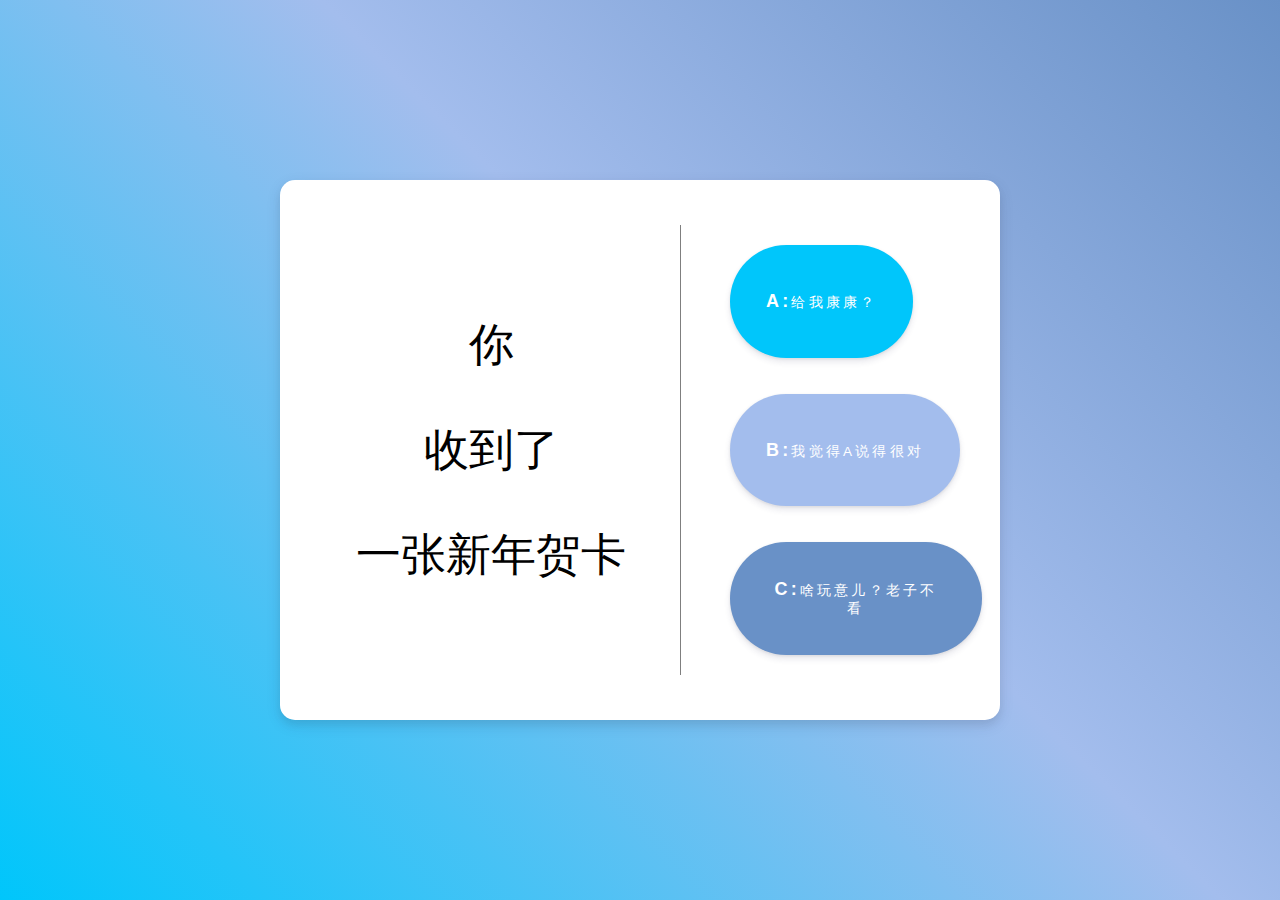
==== 2022/index.html @ 84a31e90 "updated struct" ====
<html>
    <head>
        <title>一份新年贺卡</title>
        <link rel="stylesheet" href="/2022/theme.css">
        <link rel="stylesheet" href="/2022/style.css">
        <script src="/2022/script.js"></script>
    </head>
    <body id="bdy">
        <div id="start" class="card">
            <div class="left"><p>你</p><p>收到了</p><p>一张新年贺卡</p></div>
            <div class="right">
                <button class="btn" onclick="End()"><b>A:</b>给我康康？</button>
                <button class="btn" onclick="End()"><b>B:</b>我觉得A说得很对</button>
                <button class="btn"><b>C:</b>啥玩意儿？老子不看</button>
               </div>
        </div>
        <button class="btn" onclick="Add()" id="nxt-page">下一页</button>
    </body>
</html>
---- 2022/theme.css ----
/*全局*/
html{
    background-repeat: no-repeat;
    position: relative;
    height: 100%;
    margin: 0;
    padding: 0;
}
/*卡片*/
.card{
    background-color: white;
    box-shadow: 0 5px 15px rgba(50,50,93,.1),0 5px 8px rgba(0,0,0,.07) !important;
    border-radius: 15px;
    position: absolute;
    top: 50%;
    left: 50%;
    transform: translate(-50%, -50%);
    transition: box-shadow .15s ease;
    transition: opacity 1s ease;
}
.card:hover{
    box-shadow: 0 10px 30px rgba(50,50,93,.1),0 5px 15px rgba(0,0,0,.07)!important;
}
/*按钮*/
.btn{
    outline: none;
    border: none;
    transition: all .15s ease;
    letter-spacing: .2rem;
    height: 12.5vmin;
    padding: 4vmin;
    margin: 2vmin;
    font-size: 1.5vmin;
    border-radius: 6.25vmin;
    color: #fff;
    box-shadow: 0 4px 6px rgba(50,50,93,.11), 0 1px 3px rgba(0,0,0,.08);
}
.btn:hover{
    transform: translateY(-5%);
    box-shadow: 0 7px 14px rgba(50, 50, 93, .1), 0, 3px, 6px, rgba(0, 0, 0, .08);
}
/*动画*/
.fde-in
{
    animation: fade-in 2s ease;
}
.fde{
    opacity: 0;
}
@keyframes fade-in
{
    0%{
        opacity: 0;
        transform: translate3d(-100%, 0, -100%);
    }
    100%{
        opacity: 100% !important;
    }
}
@keyframes change
{
    40%{
        opacity: 0;
        transform: translateX(200%);
    }
    60%{
        transform: translateX(-400%);
    }
    100%{
        opacity: 1;
    }
}
---- 2022/style.css ----
html{
    --topic_color_1: #00C6FB;
    --topic_color_2: #A3BDED;
    --topic_color_3: #6991C7;
    background-image: linear-gradient(45deg, var(--topic_color_1) 0%, var(--topic_color_2) 56%, var(--topic_color_3) 100%);
}
#main{
    background-image: url("/2022/img/1.png");
    background-size:100%;
    height: calc(6vmin * 9);
    width: calc(6vmin * 16);
    pointer-events: none;
}
#start{
    display: grid;
    grid-template-columns: 6fr 4fr;
    height: calc(20vmin * 3);
    width: calc(20vmin * 4);
    align-items: center;
    justify-items: center;
}
#nxt-page{
    position: absolute;
    visibility: hidden;
    z-index: 999;
    font-weight: bolder;
    top: 65%;
    left: 75%;
    background-color: white;
    color: black;
}
.left{
    text-align: center;
    font-size: 5vmin;
    padding: 5vmin;
    padding-right: 6vmin;
    border-right: .1vmin solid rgba(0,0,0,.5);
}
.btn:nth-child(1)
{
    background-color: var(--topic_color_1);
}
.btn:nth-child(2)
{
    background-color: var(--topic_color_2);
}
.btn:nth-child(3)
{
    background-color: var(--topic_color_3);
}
button b{
    font-size: 2vmin;
}
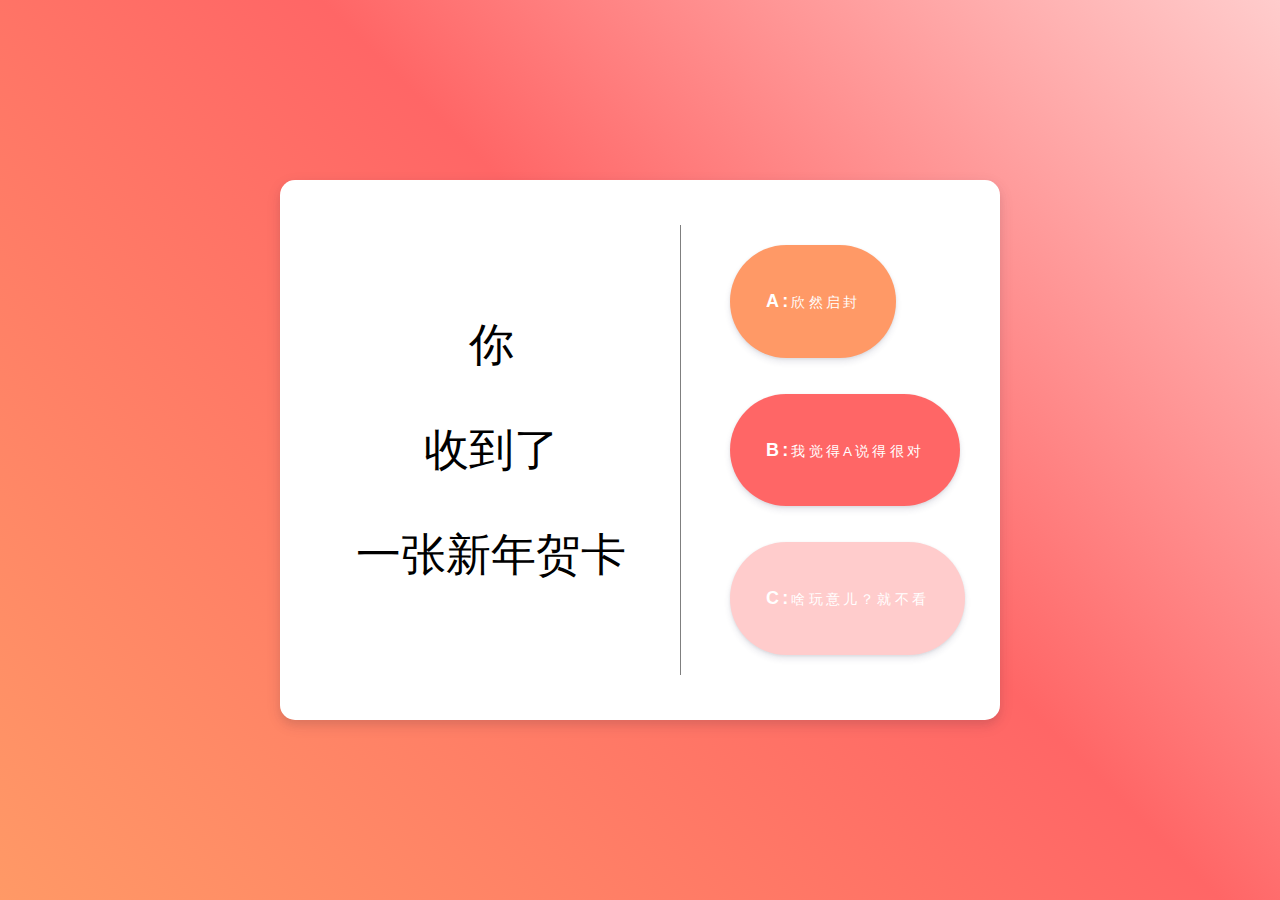
==== commit 7d4f2cc2: "Update index.html" ====
--- a/2022/index.html
+++ b/2022/index.html
@@ -9,9 +9,9 @@
         <div id="start" class="card">
             <div class="left"><p>你</p><p>收到了</p><p>一张新年贺卡</p></div>
             <div class="right">
-                <button class="btn" onclick="End()"><b>A:</b>给我康康？</button>
+                <button class="btn" onclick="End()"><b>A:</b>欣然启封</button>
                 <button class="btn" onclick="End()"><b>B:</b>我觉得A说得很对</button>
-                <button class="btn"><b>C:</b>啥玩意儿？老子不看</button>
+                <button class="btn"><b>C:</b>啥玩意儿？就不看</button>
                </div>
         </div>
         <button class="btn" onclick="Add()" id="nxt-page">下一页</button>
--- a/2022/style.css
+++ b/2022/style.css
@@ -1,11 +1,11 @@
 html{
-    --topic_color_1: #00C6FB;
-    --topic_color_2: #A3BDED;
-    --topic_color_3: #6991C7;
+    --topic_color_1: #FF9966;
+    --topic_color_2: #FF6666;
+    --topic_color_3: #FFCCCC;
     background-image: linear-gradient(45deg, var(--topic_color_1) 0%, var(--topic_color_2) 56%, var(--topic_color_3) 100%);
 }
 #main{
-    background-image: url("/2022/img/1.png");
+    background-image: url("/2022/1.png");
     background-size:100%;
     height: calc(6vmin * 9);
     width: calc(6vmin * 16);
